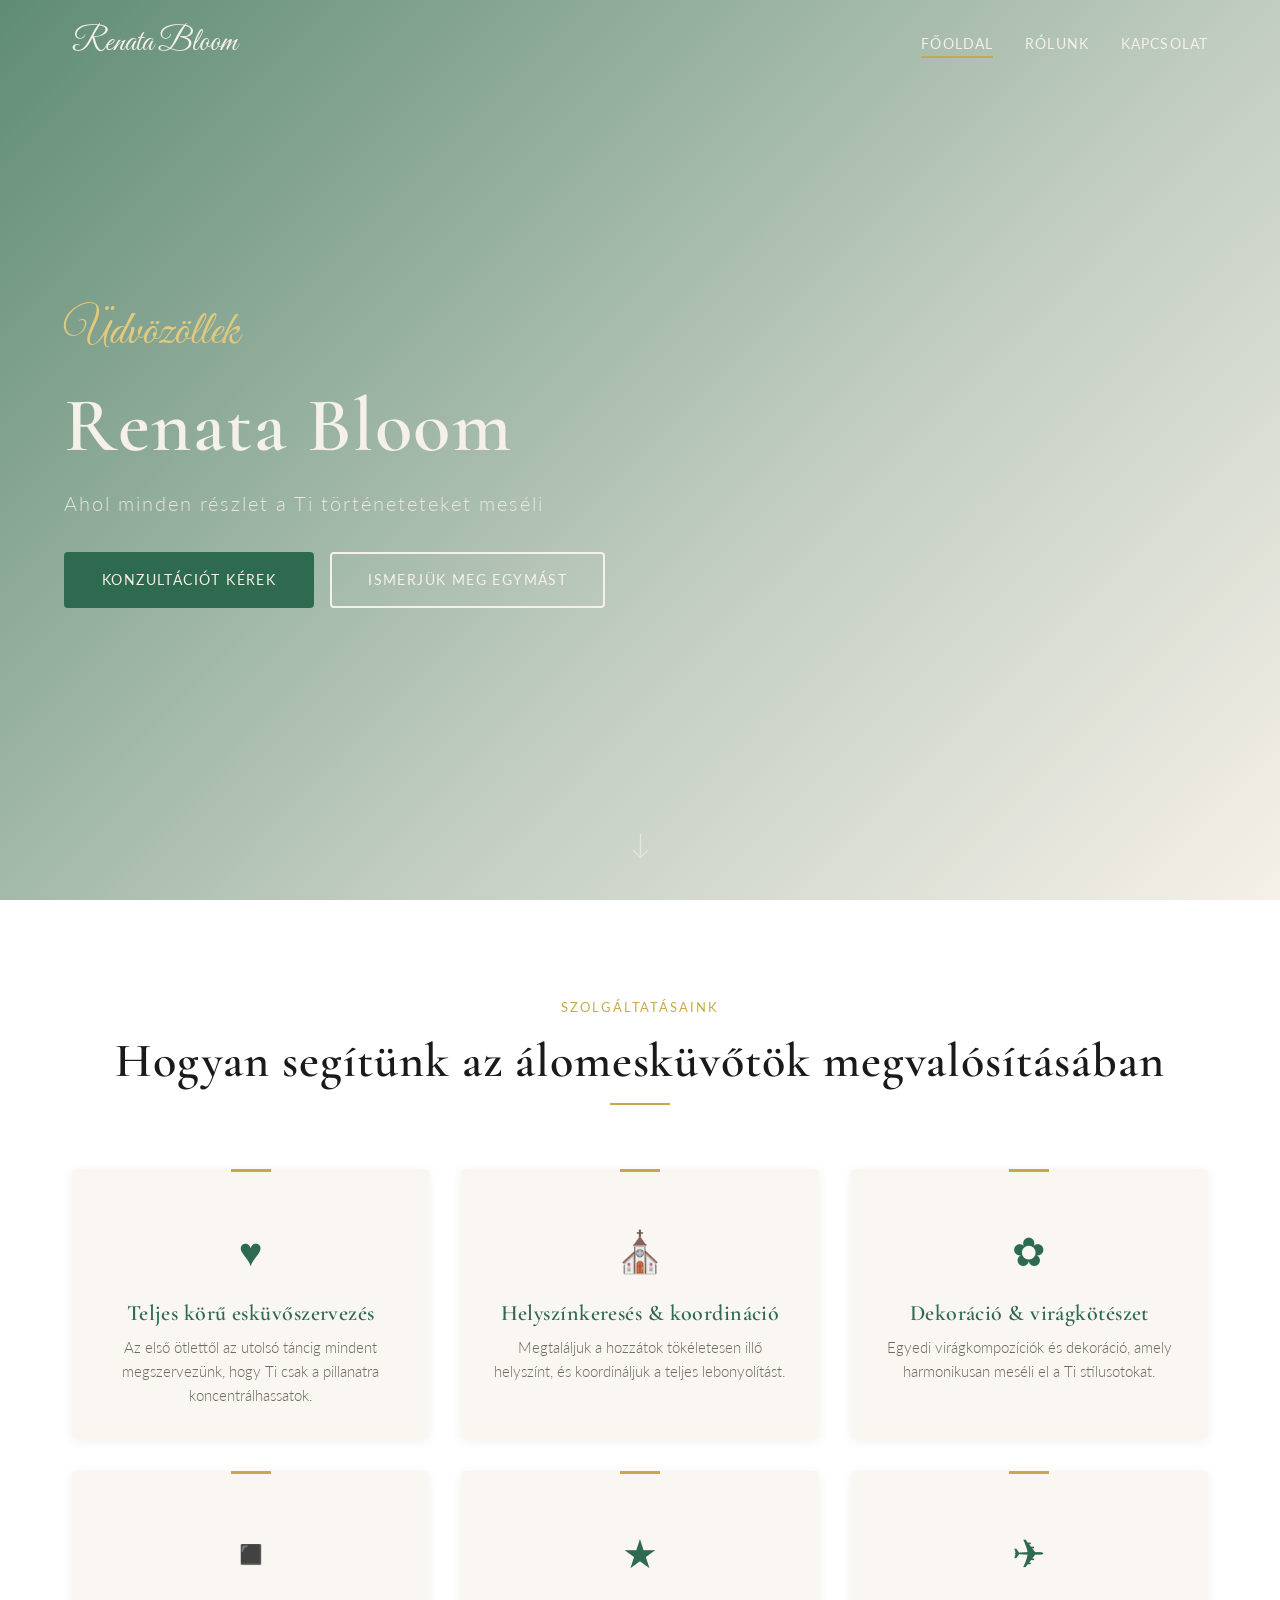
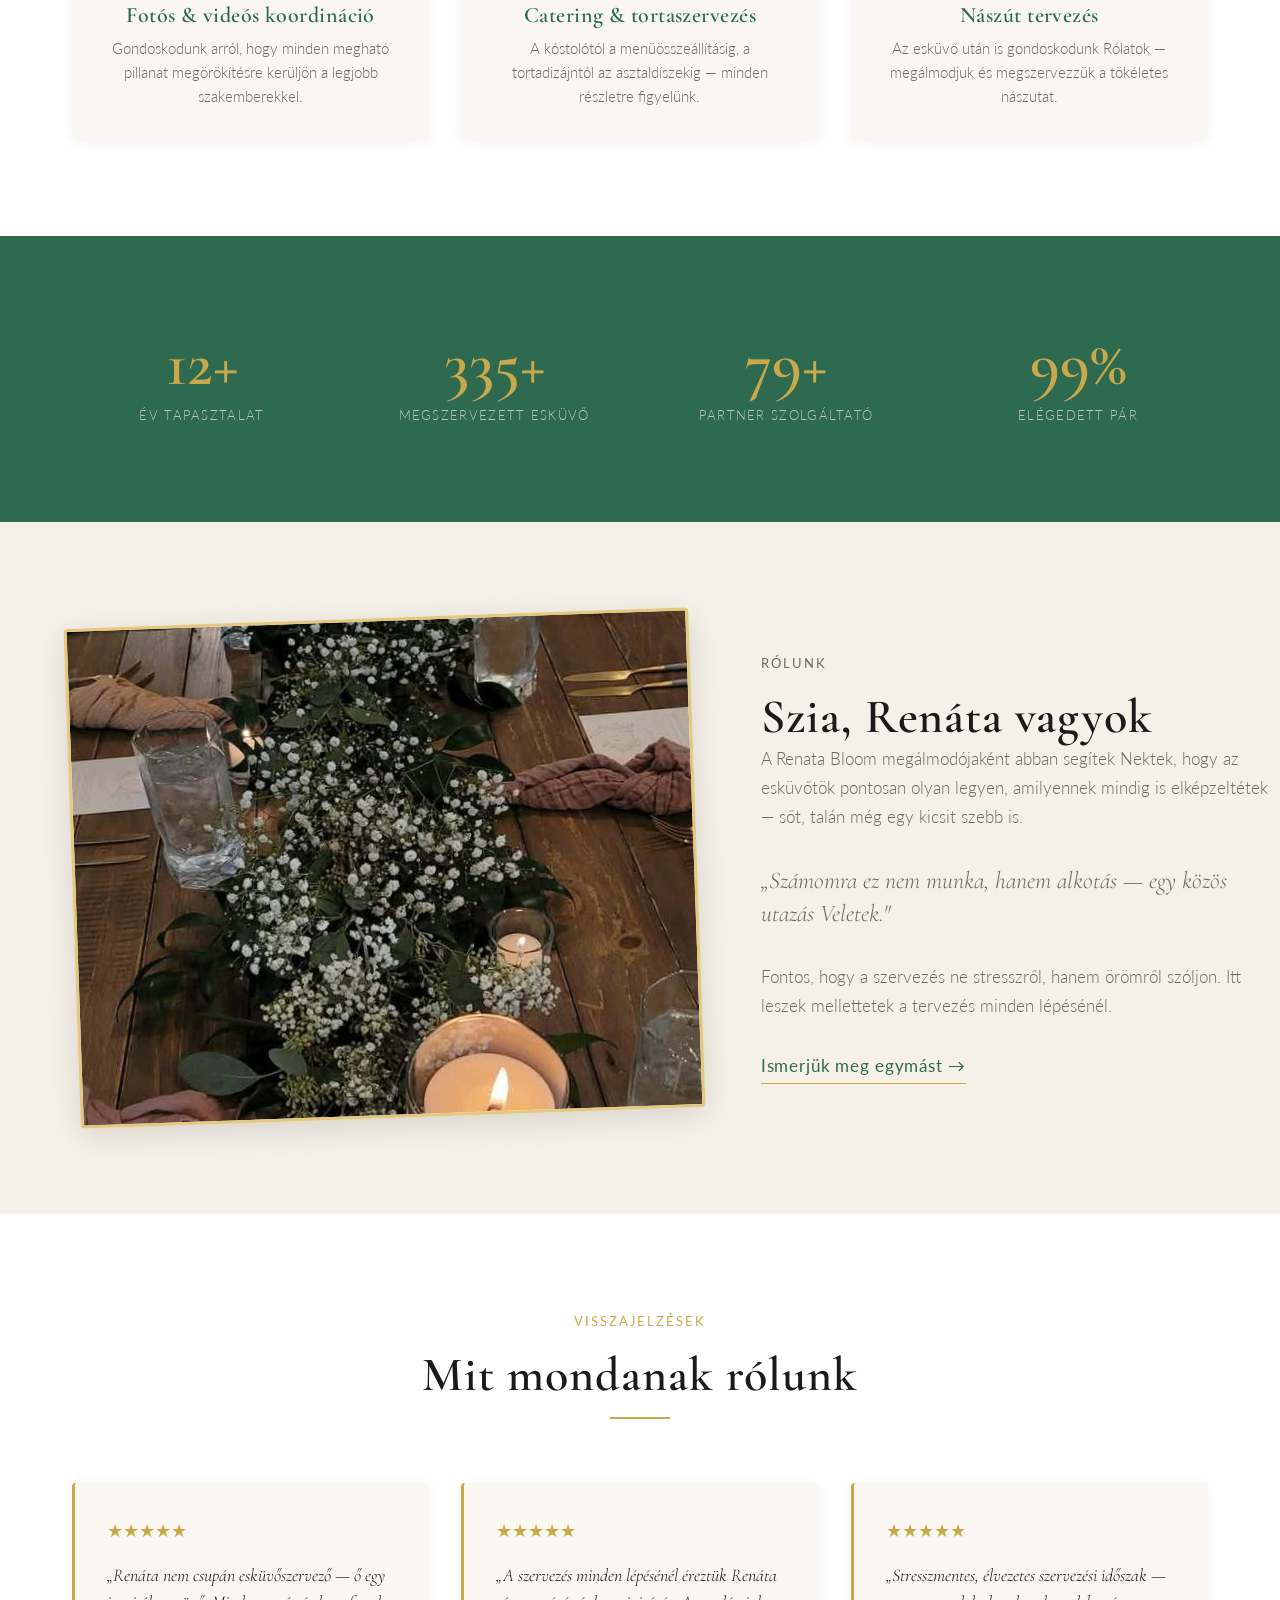
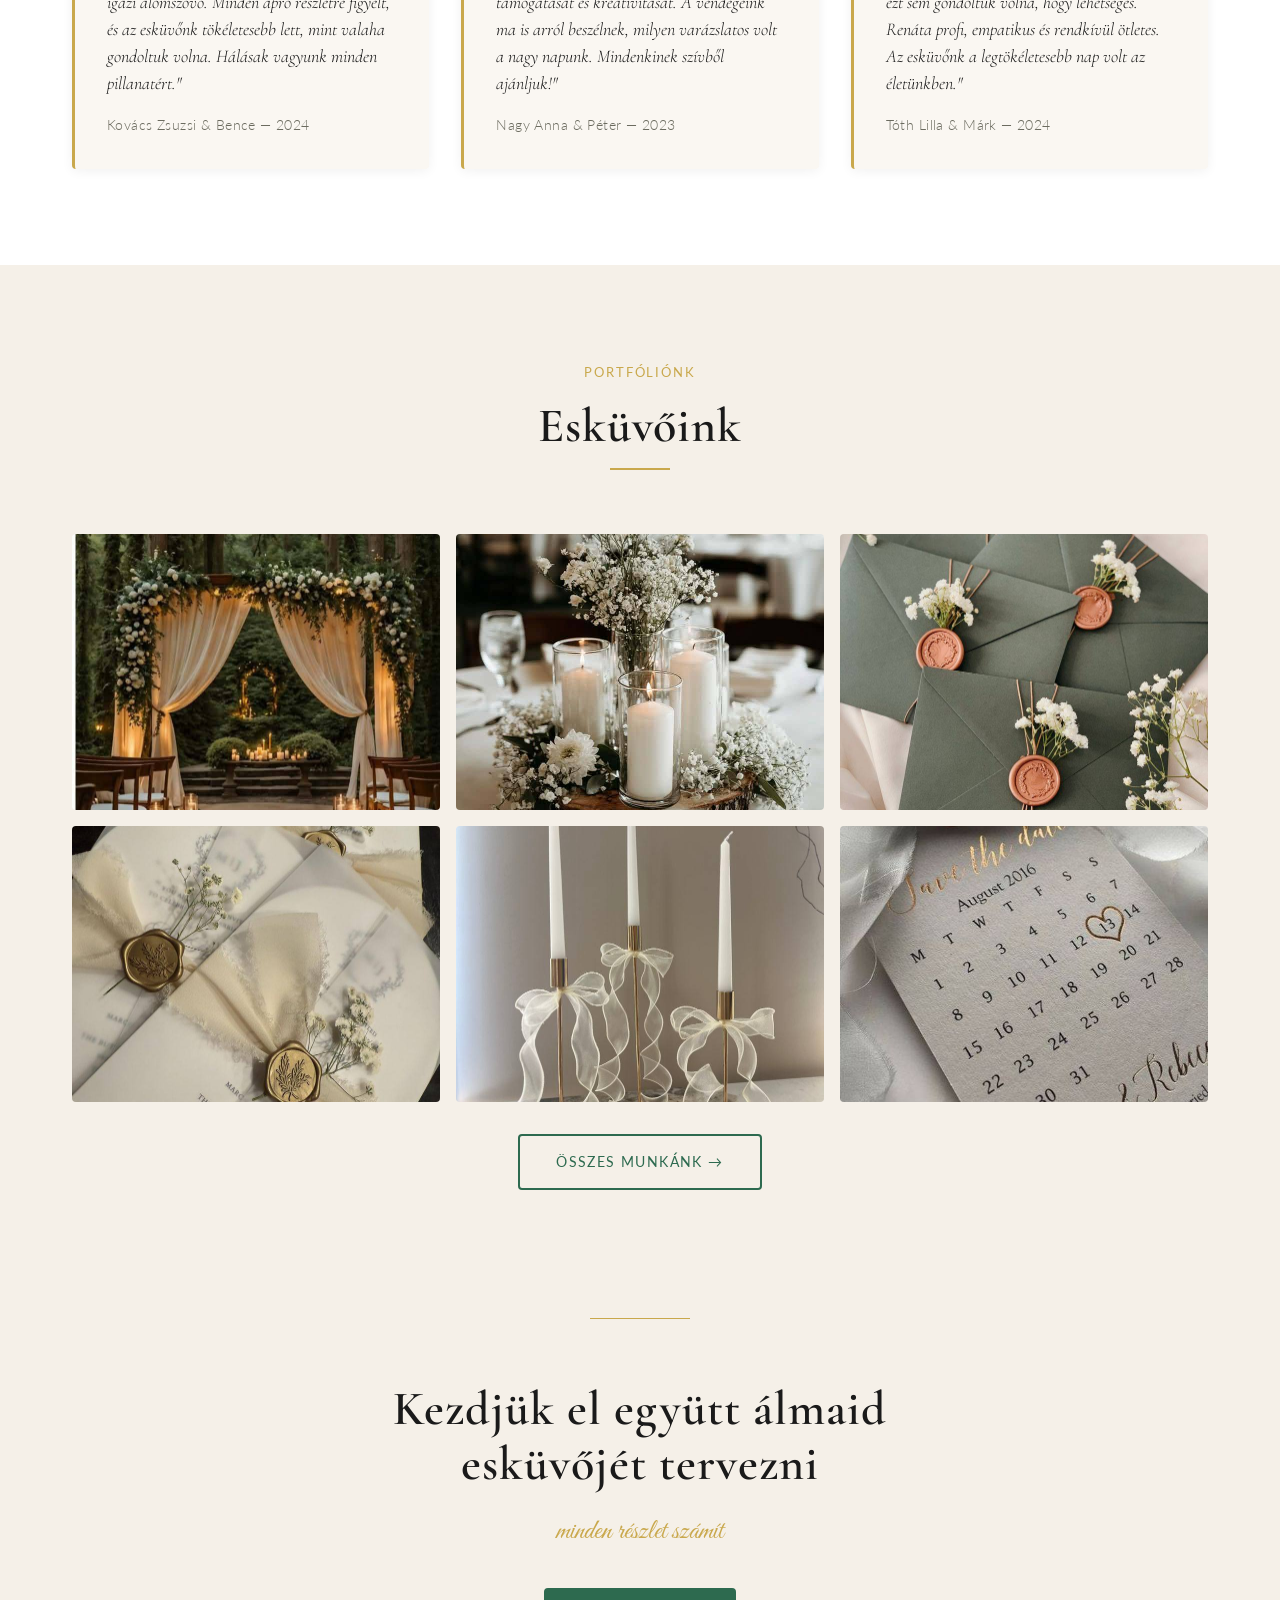
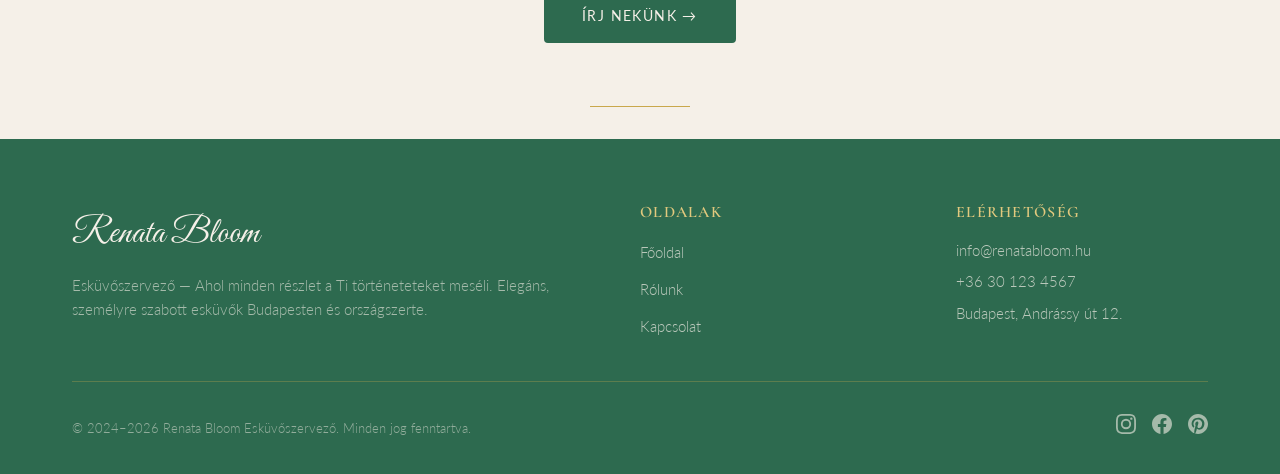
==== index.html @ 03f34d05 "Initial commit: Renata Bloom wedding planner website Co-Authored-By: Claude Opus 4.6 (1M context) <n" ====
<!-- filename: index.html -->
<!DOCTYPE html>
<html lang="hu">
<head>
  <meta charset="UTF-8">
  <meta name="viewport" content="width=device-width, initial-scale=1.0">
  <title>Renata Bloom — Esküvőszervező</title>
  <meta name="description" content="Renata Bloom esküvőszervező — elegáns, személyre szabott esküvők tervezése és szervezése Budapesten. Ahol minden részlet a Ti történeteteket meséli.">
  <meta name="keywords" content="esküvőszervező, Budapest, esküvő tervezés, wedding planner, Renata Bloom, luxus esküvő">
  <meta name="robots" content="index, follow">
  <meta property="og:title" content="Renata Bloom — Esküvőszervező">
  <meta property="og:description" content="Elegáns, személyre szabott esküvők tervezése és szervezése Budapesten.">
  <meta property="og:type" content="website">
  <link rel="canonical" href="">
  <!-- Favicon -->
  <link rel="icon" type="image/x-icon" href="favicon.ico">
  <link rel="icon" type="image/png" sizes="32x32" href="favicon-32x32.png">
  <link rel="apple-touch-icon" sizes="180x180" href="favicon-180x180.png">
  <link rel="icon" type="image/png" sizes="192x192" href="favicon-192x192.png">
  <!-- Fonts -->
  <link rel="preconnect" href="https://fonts.googleapis.com">
  <link rel="preconnect" href="https://fonts.gstatic.com" crossorigin>
  <link href="https://fonts.googleapis.com/css2?family=Cormorant+Garamond:ital,wght@0,300;0,400;0,600;0,700;1,300;1,400&family=Great+Vibes&family=Lato:wght@300;400&display=swap" rel="stylesheet">
  <!-- CSS -->
  <link rel="stylesheet" href="style.css">
  <!-- Google Analytics -->
  <script async src="https://www.googletagmanager.com/gtag/js?id=G-XXXXXXXXXX"></script>
  <script>
    window.dataLayer = window.dataLayer || [];
    function gtag(){dataLayer.push(arguments);}
    gtag('js', new Date());
    gtag('config', 'G-XXXXXXXXXX');
  </script>
</head>
<body>

  <!-- ═══ NAVIGATION ═══ -->
  <nav class="nav" role="navigation" aria-label="Fő navigáció">
    <div class="nav__inner">
      <a href="index.html" class="nav__logo">Renata Bloom</a>
      <ul class="nav__links">
        <li><a href="index.html" class="nav__link">Főoldal</a></li>
        <li><a href="about.html" class="nav__link">Rólunk</a></li>
        <li><a href="contact.html" class="nav__link">Kapcsolat</a></li>
      </ul>
      <button class="nav__hamburger" aria-label="Menü megnyitása" aria-expanded="false">
        <span></span><span></span><span></span>
      </button>
    </div>
    <div class="nav__overlay">
      <a href="index.html" class="nav__link">Főoldal</a>
      <a href="about.html" class="nav__link">Rólunk</a>
      <a href="contact.html" class="nav__link">Kapcsolat</a>
    </div>
  </nav>

  <!-- ═══ HERO ═══ -->
  <section class="hero" id="hero">
    <div class="hero__bg" style="background-image: url('https://images.unsplash.com/photo-1519741497674-611481863552?w=1920&q=85');" role="img" aria-label="Elegáns esküvői jelenet meleg fényekkel"></div>
    <div class="hero__overlay"></div>
    <div class="hero__content">
      <p class="hero__script">Üdvözöllek</p>
      <h1 class="hero__title">Renata Bloom</h1>
      <p class="hero__subtitle">Ahol minden részlet a Ti történeteteket meséli</p>
      <div class="hero__buttons">
        <a href="contact.html" class="btn btn--primary">Konzultációt kérek</a>
        <a href="about.html" class="btn btn--outline">Ismerjük meg egymást</a>
      </div>
    </div>
    <a href="#szolgaltatasok" class="hero__scroll" aria-label="Görgess lejjebb">&#8595;</a>
  </section>

  <!-- ═══ SERVICES ═══ -->
  <section class="section section--white" id="szolgaltatasok">
    <div class="container">
      <div class="section-header fade-up">
        <p class="section-label">Szolgáltatásaink</p>
        <h2>Hogyan segítünk az álomesküvőtök megvalósításában</h2>
      </div>
      <div class="services__grid">
        <div class="service-card fade-up">
          <div class="service-card__icon">&#9829;</div>
          <h3>Teljes körű esküvőszervezés</h3>
          <p>Az első ötlettől az utolsó táncig mindent megszervezünk, hogy Ti csak a pillanatra koncentrálhassatok.</p>
        </div>
        <div class="service-card fade-up">
          <div class="service-card__icon">&#9962;</div>
          <h3>Helyszínkeresés &amp; koordináció</h3>
          <p>Megtaláljuk a hozzátok tökéletesen illő helyszínt, és koordináljuk a teljes lebonyolítást.</p>
        </div>
        <div class="service-card fade-up">
          <div class="service-card__icon">&#10047;</div>
          <h3>Dekoráció &amp; virágkötészet</h3>
          <p>Egyedi virágkompozíciók és dekoráció, amely harmonikusan meséli el a Ti stílusotokat.</p>
        </div>
        <div class="service-card fade-up">
          <div class="service-card__icon">&#9726;</div>
          <h3>Fotós &amp; videós koordináció</h3>
          <p>Gondoskodunk arról, hogy minden megható pillanat megörökítésre kerüljön a legjobb szakemberekkel.</p>
        </div>
        <div class="service-card fade-up">
          <div class="service-card__icon">&#9733;</div>
          <h3>Catering &amp; tortaszervezés</h3>
          <p>A kóstolótól a menüösszeállításig, a tortadizájntól az asztaldíszekig — minden részletre figyelünk.</p>
        </div>
        <div class="service-card fade-up">
          <div class="service-card__icon">&#9992;</div>
          <h3>Nászút tervezés</h3>
          <p>Az esküvő után is gondoskodunk Rólatok — megálmodjuk és megszervezzük a tökéletes nászutat.</p>
        </div>
      </div>
    </div>
  </section>

  <!-- ═══ STATS ═══ -->
  <section class="section section--dark">
    <div class="container">
      <div class="stats fade-up">
        <div class="stat">
          <div class="stat__number" data-count="12" data-suffix="+">0</div>
          <div class="stat__label">Év tapasztalat</div>
        </div>
        <div class="stat">
          <div class="stat__number" data-count="340" data-suffix="+">0</div>
          <div class="stat__label">Megszervezett esküvő</div>
        </div>
        <div class="stat">
          <div class="stat__number" data-count="80" data-suffix="+">0</div>
          <div class="stat__label">Partner szolgáltató</div>
        </div>
        <div class="stat">
          <div class="stat__number" data-count="100" data-suffix="%">0</div>
          <div class="stat__label">Elégedett pár</div>
        </div>
      </div>
    </div>
  </section>

  <!-- ═══ ABOUT PREVIEW ═══ -->
  <section class="section section--ivory">
    <div class="container">
      <div class="about-preview fade-up">
        <div class="about-preview__img-wrapper">
          <img src="images/photo_2026-04-09 21.11.58.jpeg" alt="Elegáns esküvői asztaldekoráció zöld növényekkel, gyertyákkal és babylehellet virágokkal" class="about-preview__img">
        </div>
        <div class="about-preview__text">
          <p class="section-label">Rólunk</p>
          <h2>Szia, Renáta vagyok</h2>
          <p>A Renata Bloom megálmodójaként abban segítek Nektek, hogy az esküvőtök pontosan olyan legyen, amilyennek mindig is elképzeltétek — sőt, talán még egy kicsit szebb is.</p>
          <p class="about-preview__quote">„Számomra ez nem munka, hanem alkotás — egy közös utazás Veletek."</p>
          <p>Fontos, hogy a szervezés ne stresszről, hanem örömről szóljon. Itt leszek mellettetek a tervezés minden lépésénél.</p>
          <a href="about.html" class="about-preview__link">Ismerjük meg egymást &rarr;</a>
        </div>
      </div>
    </div>
  </section>

  <!-- ═══ TESTIMONIALS ═══ -->
  <section class="section section--white">
    <div class="container">
      <div class="section-header fade-up">
        <p class="section-label">Visszajelzések</p>
        <h2>Mit mondanak rólunk</h2>
      </div>
      <div class="testimonials__grid">
        <div class="testimonial-card fade-up">
          <div class="testimonial-card__stars">&#9733;&#9733;&#9733;&#9733;&#9733;</div>
          <p class="testimonial-card__quote">„Renáta nem csupán esküvőszervező — ő egy igazi álomszövő. Minden apró részletre figyelt, és az esküvőnk tökéletesebb lett, mint valaha gondoltuk volna. Hálásak vagyunk minden pillanatért."</p>
          <p class="testimonial-card__author">Kovács Zsuzsi &amp; Bence — 2024</p>
        </div>
        <div class="testimonial-card fade-up">
          <div class="testimonial-card__stars">&#9733;&#9733;&#9733;&#9733;&#9733;</div>
          <p class="testimonial-card__quote">„A szervezés minden lépésénél éreztük Renáta támogatását és kreativitását. A vendégeink ma is arról beszélnek, milyen varázslatos volt a nagy napunk. Mindenkinek szívből ajánljuk!"</p>
          <p class="testimonial-card__author">Nagy Anna &amp; Péter — 2023</p>
        </div>
        <div class="testimonial-card fade-up">
          <div class="testimonial-card__stars">&#9733;&#9733;&#9733;&#9733;&#9733;</div>
          <p class="testimonial-card__quote">„Stresszmentes, élvezetes szervezési időszak — ezt sem gondoltuk volna, hogy lehetséges. Renáta profi, empatikus és rendkívül ötletes. Az esküvőnk a legtökéletesebb nap volt az életünkben."</p>
          <p class="testimonial-card__author">Tóth Lilla &amp; Márk — 2024</p>
        </div>
      </div>
    </div>
  </section>

  <!-- ═══ GALLERY TEASER ═══ -->
  <section class="section section--ivory">
    <div class="container">
      <div class="section-header fade-up">
        <p class="section-label">Portfóliónk</p>
        <h2>Esküvőink</h2>
      </div>
      <div class="gallery__grid fade-up">
        <div class="gallery__item">
          <img src="images/photo_2026-04-09 21.11.59.jpeg" alt="Meseszép erdei esküvői ceremónia fátyollal, virágokkal és meleg gyertyafénnyel" loading="lazy">
        </div>
        <div class="gallery__item">
          <img src="images/photo_2026-04-09 21.11.56.jpeg" alt="Elegáns fehér esküvői asztaldísz gyertyákkal és fehér virágokkal fakorongon" loading="lazy">
        </div>
        <div class="gallery__item">
          <img src="images/photo_2026-04-09 21.11.55.jpeg" alt="Zöld esküvői borítékok viaszpecséttel és rezgő virággal díszítve" loading="lazy">
        </div>
        <div class="gallery__item">
          <img src="images/photo_2026-04-09 21.11.53.jpeg" alt="Elegáns esküvői meghívók viaszpecséttel és selyemszalaggal" loading="lazy">
        </div>
        <div class="gallery__item">
          <img src="images/photo_2026-04-09 21.11.57.jpeg" alt="Arany gyertyatartók fehér organza szalaggal díszítve" loading="lazy">
        </div>
        <div class="gallery__item">
          <img src="images/photo_2026-04-09 21.11.54.jpeg" alt="Save the date esküvői meghívó kártya arany fólianyomással" loading="lazy">
        </div>
      </div>
      <div style="text-align: center; margin-top: var(--space-md);" class="fade-up">
        <a href="contact.html" class="btn btn--emerald-outline">Összes munkánk &rarr;</a>
      </div>
    </div>
  </section>

  <!-- ═══ CTA BANNER ═══ -->
  <section class="cta-banner">
    <div class="container fade-up">
      <h2>Kezdjük el együtt álmaid esküvőjét tervezni</h2>
      <p class="cta-banner__script">minden részlet számít</p>
      <a href="contact.html" class="btn btn--primary">Írj nekünk &rarr;</a>
    </div>
  </section>

  <!-- ═══ FOOTER ═══ -->
  <footer class="footer" role="contentinfo">
    <div class="container">
      <div class="footer__grid">
        <div>
          <div class="footer__logo">Renata Bloom</div>
          <p class="footer__tagline">Esküvőszervező — Ahol minden részlet a Ti történeteteket meséli. Elegáns, személyre szabott esküvők Budapesten és országszerte.</p>
        </div>
        <div>
          <h4>Oldalak</h4>
          <ul class="footer__links">
            <li><a href="index.html">Főoldal</a></li>
            <li><a href="about.html">Rólunk</a></li>
            <li><a href="contact.html">Kapcsolat</a></li>
          </ul>
        </div>
        <div>
          <h4>Elérhetőség</h4>
          <div class="footer__contact-info">
            <p>info@renatabloom.hu</p>
            <p>+36 30 123 4567</p>
            <p>Budapest, Andrássy út 12.</p>
          </div>
        </div>
      </div>
      <hr class="footer__divider">
      <div class="footer__bottom">
        <p class="footer__copyright">&copy; 2024–2026 Renata Bloom Esküvőszervező. Minden jog fenntartva.</p>
        <div class="footer__social">
          <a href="#" aria-label="Instagram">
            <svg viewBox="0 0 24 24"><path d="M12 2.163c3.204 0 3.584.012 4.85.07 3.252.148 4.771 1.691 4.919 4.919.058 1.265.069 1.645.069 4.849 0 3.205-.012 3.584-.069 4.849-.149 3.225-1.664 4.771-4.919 4.919-1.266.058-1.644.07-4.85.07-3.204 0-3.584-.012-4.849-.07-3.26-.149-4.771-1.699-4.919-4.92-.058-1.265-.07-1.644-.07-4.849 0-3.204.013-3.583.07-4.849.149-3.227 1.664-4.771 4.919-4.919 1.266-.057 1.645-.069 4.849-.069zM12 0C8.741 0 8.333.014 7.053.072 2.695.272.273 2.69.073 7.052.014 8.333 0 8.741 0 12c0 3.259.014 3.668.072 4.948.2 4.358 2.618 6.78 6.98 6.98C8.333 23.986 8.741 24 12 24c3.259 0 3.668-.014 4.948-.072 4.354-.2 6.782-2.618 6.979-6.98.059-1.28.073-1.689.073-4.948 0-3.259-.014-3.667-.072-4.947-.196-4.354-2.617-6.78-6.979-6.98C15.668.014 15.259 0 12 0zm0 5.838a6.162 6.162 0 100 12.324 6.162 6.162 0 000-12.324zM12 16a4 4 0 110-8 4 4 0 010 8zm6.406-11.845a1.44 1.44 0 100 2.881 1.44 1.44 0 000-2.881z"/></svg>
          </a>
          <a href="#" aria-label="Facebook">
            <svg viewBox="0 0 24 24"><path d="M24 12.073c0-6.627-5.373-12-12-12s-12 5.373-12 12c0 5.99 4.388 10.954 10.125 11.854v-8.385H7.078v-3.47h3.047V9.43c0-3.007 1.792-4.669 4.533-4.669 1.312 0 2.686.235 2.686.235v2.953H15.83c-1.491 0-1.956.925-1.956 1.874v2.25h3.328l-.532 3.47h-2.796v8.385C19.612 23.027 24 18.062 24 12.073z"/></svg>
          </a>
          <a href="#" aria-label="Pinterest">
            <svg viewBox="0 0 24 24"><path d="M12.017 0C5.396 0 .029 5.367.029 11.987c0 5.079 3.158 9.417 7.618 11.162-.105-.949-.199-2.403.041-3.439.219-.937 1.406-5.957 1.406-5.957s-.359-.72-.359-1.781c0-1.668.967-2.914 2.171-2.914 1.023 0 1.518.769 1.518 1.69 0 1.029-.655 2.568-.994 3.995-.283 1.194.599 2.169 1.777 2.169 2.133 0 3.772-2.249 3.772-5.495 0-2.873-2.064-4.882-5.012-4.882-3.414 0-5.418 2.561-5.418 5.207 0 1.031.397 2.138.893 2.738a.36.36 0 01.083.345l-.333 1.36c-.053.22-.174.267-.402.161-1.499-.698-2.436-2.889-2.436-4.649 0-3.785 2.75-7.262 7.929-7.262 4.163 0 7.398 2.967 7.398 6.931 0 4.136-2.607 7.464-6.227 7.464-1.216 0-2.359-.631-2.75-1.378l-.748 2.853c-.271 1.043-1.002 2.35-1.492 3.146C9.57 23.812 10.763 24 12.017 24c6.624 0 11.99-5.367 11.99-11.988C24.007 5.367 18.641 0 12.017 0z"/></svg>
          </a>
        </div>
      </div>
    </div>
  </footer>

  <script src="main.js"></script>
</body>
</html>
---- style.css ----
/* style.css — Renata Bloom Esküvőszervező */

/* ═══════════════════════════════════════
   DESIGN TOKENS
   ═══════════════════════════════════════ */
:root {
  --color-emerald-dark:   #2D6A4F;
  --color-emerald-mid:    #3A7D5E;
  --color-emerald-light:  #52B788;
  --color-ivory:          #F5F0E8;
  --color-ivory-dark:     #EDE8DC;
  --color-ivory-card:     #FAF7F2;
  --color-gold:           #C9A84C;
  --color-gold-light:     #E2C97E;
  --color-text-dark:      #1A1A1A;
  --color-text-muted:     #6B6B5F;
  --color-white:          #FFFFFF;

  --font-heading: 'Cormorant Garamond', serif;
  --font-body:    'Lato', sans-serif;
  --font-script:  'Great Vibes', cursive;

  --shadow-soft:  0 4px 24px rgba(45, 106, 79, 0.08);
  --shadow-card:  0 2px 12px rgba(0,0,0,0.06);
  --radius-card:  4px;
  --transition:   0.3s ease;

  --space-xs:  8px;
  --space-sm:  16px;
  --space-md:  32px;
  --space-lg:  64px;
  --space-xl:  96px;
  --space-xxl: 128px;
}

/* ═══════════════════════════════════════
   RESET & BASE
   ═══════════════════════════════════════ */
*, *::before, *::after { box-sizing: border-box; margin: 0; padding: 0; }

html { scroll-behavior: smooth; }

body {
  font-family: var(--font-body);
  font-weight: 300;
  font-size: 17px;
  line-height: 1.7;
  color: var(--color-text-dark);
  background: var(--color-ivory);
  -webkit-font-smoothing: antialiased;
}

img { max-width: 100%; height: auto; display: block; }
a { text-decoration: none; color: inherit; transition: color var(--transition); }
ul { list-style: none; }

.container {
  width: 100%;
  max-width: 1200px;
  margin: 0 auto;
  padding: 0 var(--space-md);
}

/* ═══════════════════════════════════════
   TYPOGRAPHY
   ═══════════════════════════════════════ */
h1, h2, h3, h4 {
  font-family: var(--font-heading);
  font-weight: 600;
  line-height: 1.15;
  letter-spacing: 0.02em;
}

h1 { font-size: clamp(42px, 6vw, 80px); }
h2 { font-size: clamp(32px, 4vw, 48px); }
h3 { font-size: clamp(24px, 2.5vw, 32px); }

.script {
  font-family: var(--font-script);
  font-weight: 400;
}

.section-label {
  font-family: var(--font-body);
  font-size: 13px;
  font-weight: 400;
  letter-spacing: 0.15em;
  text-transform: uppercase;
  color: var(--color-gold);
  margin-bottom: var(--space-sm);
}

.section-header {
  text-align: center;
  margin-bottom: var(--space-lg);
}

.section-header h2 {
  position: relative;
  display: inline-block;
  padding-bottom: var(--space-sm);
}

.section-header h2::after {
  content: '';
  position: absolute;
  bottom: 0;
  left: 50%;
  transform: translateX(-50%);
  width: 60px;
  height: 2px;
  background: var(--color-gold);
}

/* ═══════════════════════════════════════
   NAVIGATION
   ═══════════════════════════════════════ */
.nav {
  position: fixed;
  top: 0;
  left: 0;
  right: 0;
  z-index: 1000;
  padding: var(--space-sm) 0;
  transition: background var(--transition), box-shadow var(--transition), padding var(--transition);
}

.nav--scrolled {
  background: var(--color-ivory);
  box-shadow: var(--shadow-soft);
  padding: var(--space-xs) 0;
}

.nav__inner {
  display: flex;
  align-items: center;
  justify-content: space-between;
  max-width: 1200px;
  margin: 0 auto;
  padding: 0 var(--space-md);
}

.nav__logo {
  font-family: var(--font-script);
  font-size: 32px;
  color: var(--color-ivory);
  transition: color var(--transition);
}

.nav--scrolled .nav__logo {
  color: var(--color-emerald-dark);
}

.nav__links {
  display: flex;
  gap: var(--space-md);
}

.nav__link {
  font-family: var(--font-body);
  font-size: 14px;
  font-weight: 400;
  letter-spacing: 0.08em;
  text-transform: uppercase;
  color: var(--color-ivory);
  padding-bottom: 4px;
  border-bottom: 2px solid transparent;
  transition: color var(--transition), border-color var(--transition);
}

.nav--scrolled .nav__link {
  color: var(--color-text-dark);
}

.nav__link:hover {
  color: var(--color-emerald-dark);
}

.nav--scrolled .nav__link:hover {
  color: var(--color-emerald-dark);
}

.nav__link--active {
  border-bottom-color: var(--color-gold);
}

/* Hamburger */
.nav__hamburger {
  display: none;
  flex-direction: column;
  gap: 5px;
  cursor: pointer;
  z-index: 1001;
  background: none;
  border: none;
  padding: 8px;
}

.nav__hamburger span {
  display: block;
  width: 26px;
  height: 2px;
  background: var(--color-ivory);
  transition: transform var(--transition), opacity var(--transition);
}

.nav--scrolled .nav__hamburger span {
  background: var(--color-text-dark);
}

.nav__hamburger--open span:nth-child(1) {
  transform: rotate(45deg) translate(5px, 5px);
  background: var(--color-ivory) !important;
}
.nav__hamburger--open span:nth-child(2) {
  opacity: 0;
}
.nav__hamburger--open span:nth-child(3) {
  transform: rotate(-45deg) translate(5px, -5px);
  background: var(--color-ivory) !important;
}

/* Mobile overlay */
.nav__overlay {
  display: none;
  position: fixed;
  inset: 0;
  background: var(--color-emerald-dark);
  z-index: 999;
  flex-direction: column;
  align-items: center;
  justify-content: center;
  gap: var(--space-lg);
  opacity: 0;
  transition: opacity 0.4s ease;
}

.nav__overlay--open {
  display: flex;
  opacity: 1;
}

.nav__overlay .nav__link {
  font-family: var(--font-script);
  font-size: 36px;
  color: var(--color-ivory);
  text-transform: none;
  letter-spacing: 0;
  border: none;
}

@media (max-width: 768px) {
  .nav__links { display: none; }
  .nav__hamburger { display: flex; }
}

/* ═══════════════════════════════════════
   HERO
   ═══════════════════════════════════════ */
.hero {
  position: relative;
  height: 100vh;
  min-height: 600px;
  display: flex;
  align-items: center;
  overflow: hidden;
}

.hero__bg {
  position: absolute;
  inset: 0;
  background-size: cover;
  background-position: center;
  z-index: -2;
}

.hero__overlay {
  position: absolute;
  inset: 0;
  background: linear-gradient(135deg, rgba(45,106,79,0.75) 0%, rgba(45,106,79,0.25) 60%, transparent 100%);
  z-index: -1;
}

.hero__content {
  max-width: 700px;
  padding-left: var(--space-lg);
  color: var(--color-ivory);
}

.hero__script {
  font-family: var(--font-script);
  font-size: clamp(28px, 4vw, 48px);
  color: var(--color-gold-light);
  margin-bottom: var(--space-xs);
  opacity: 0;
  transform: translateY(30px);
  animation: fadeUp 0.8s ease 0.2s forwards;
}

.hero__title {
  color: var(--color-ivory);
  margin-bottom: var(--space-sm);
  opacity: 0;
  transform: translateY(30px);
  animation: fadeUp 0.8s ease 0.4s forwards;
}

.hero__subtitle {
  font-family: var(--font-body);
  font-weight: 300;
  font-size: clamp(16px, 2vw, 20px);
  letter-spacing: 0.1em;
  color: rgba(245,240,232,0.85);
  margin-bottom: var(--space-md);
  opacity: 0;
  transform: translateY(30px);
  animation: fadeUp 0.8s ease 0.6s forwards;
}

.hero__buttons {
  display: flex;
  gap: var(--space-sm);
  flex-wrap: wrap;
  opacity: 0;
  transform: translateY(30px);
  animation: fadeUp 0.8s ease 0.8s forwards;
}

.hero__scroll {
  position: absolute;
  bottom: var(--space-md);
  left: 50%;
  transform: translateX(-50%);
  animation: bounce 2s infinite;
  color: var(--color-ivory);
  font-size: 28px;
  opacity: 0.7;
}

@keyframes bounce {
  0%, 100% { transform: translateX(-50%) translateY(0); }
  50% { transform: translateX(-50%) translateY(10px); }
}

/* Page hero (about, contact) */
.page-hero {
  position: relative;
  height: 55vh;
  min-height: 350px;
  display: flex;
  align-items: center;
  justify-content: center;
  text-align: center;
  overflow: hidden;
}

.page-hero--short { height: 40vh; min-height: 300px; }

.page-hero__content {
  position: relative;
  z-index: 1;
  color: var(--color-ivory);
}

.page-hero__script {
  font-family: var(--font-script);
  font-size: clamp(32px, 5vw, 56px);
  color: var(--color-gold-light);
  margin-bottom: var(--space-xs);
}

.page-hero__title {
  color: var(--color-ivory);
  margin-bottom: var(--space-sm);
}

.page-hero__breadcrumb {
  font-size: 14px;
  color: rgba(245,240,232,0.7);
}

.page-hero__breadcrumb a:hover {
  color: var(--color-ivory);
}

/* ═══════════════════════════════════════
   BUTTONS
   ═══════════════════════════════════════ */
.btn {
  display: inline-block;
  padding: 14px 36px;
  font-family: var(--font-body);
  font-size: 14px;
  font-weight: 400;
  letter-spacing: 0.1em;
  text-transform: uppercase;
  border: 2px solid transparent;
  border-radius: var(--radius-card);
  cursor: pointer;
  transition: all var(--transition);
}

.btn--primary {
  background: var(--color-emerald-dark);
  color: var(--color-ivory);
  border-color: var(--color-emerald-dark);
}

.btn--primary:hover {
  background: var(--color-emerald-mid);
  border-color: var(--color-emerald-mid);
}

.btn--outline {
  background: transparent;
  color: var(--color-ivory);
  border-color: var(--color-ivory);
}

.btn--outline:hover {
  background: var(--color-ivory);
  color: var(--color-emerald-dark);
}

.btn--emerald-outline {
  background: transparent;
  color: var(--color-emerald-dark);
  border-color: var(--color-emerald-dark);
}

.btn--emerald-outline:hover {
  background: var(--color-emerald-dark);
  color: var(--color-ivory);
}

.btn--gold {
  background: var(--color-gold);
  color: var(--color-white);
  border-color: var(--color-gold);
}

.btn--gold:hover {
  background: var(--color-gold-light);
  border-color: var(--color-gold-light);
}

/* ═══════════════════════════════════════
   SECTIONS
   ═══════════════════════════════════════ */
.section {
  padding: var(--space-xl) 0;
}

.section--ivory { background: var(--color-ivory); }
.section--white { background: var(--color-white); }
.section--dark {
  background: var(--color-emerald-dark);
  color: var(--color-ivory);
}

/* ═══════════════════════════════════════
   SERVICES CARDS
   ═══════════════════════════════════════ */
.services__grid {
  display: grid;
  grid-template-columns: repeat(3, 1fr);
  gap: var(--space-md);
}

.service-card {
  background: var(--color-ivory-card);
  border-radius: var(--radius-card);
  box-shadow: var(--shadow-card);
  padding: var(--space-md);
  text-align: center;
  transition: transform var(--transition), box-shadow var(--transition);
  position: relative;
  overflow: hidden;
}

.service-card::before {
  content: '';
  position: absolute;
  top: 0;
  left: 50%;
  transform: translateX(-50%);
  width: 40px;
  height: 3px;
  background: var(--color-gold);
}

.service-card:hover {
  transform: translateY(-6px);
  box-shadow: var(--shadow-soft);
}

.service-card__icon {
  font-size: 40px;
  margin: var(--space-sm) 0;
  color: var(--color-emerald-dark);
}

.service-card h3 {
  font-size: 22px;
  margin-bottom: var(--space-xs);
  color: var(--color-emerald-dark);
}

.service-card p {
  font-size: 15px;
  color: var(--color-text-muted);
  line-height: 1.6;
}

@media (max-width: 1024px) {
  .services__grid { grid-template-columns: repeat(2, 1fr); }
}
@media (max-width: 768px) {
  .services__grid { grid-template-columns: 1fr; }
}

/* ═══════════════════════════════════════
   STATS
   ═══════════════════════════════════════ */
.stats {
  display: grid;
  grid-template-columns: repeat(4, 1fr);
  gap: var(--space-md);
  text-align: center;
}

.stat__number {
  font-family: var(--font-heading);
  font-size: clamp(48px, 5vw, 72px);
  font-weight: 600;
  color: var(--color-gold);
  line-height: 1;
}

.stat__label {
  font-family: var(--font-body);
  font-size: 13px;
  letter-spacing: 0.1em;
  text-transform: uppercase;
  color: rgba(245,240,232,0.7);
  margin-top: var(--space-xs);
}

@media (max-width: 768px) {
  .stats { grid-template-columns: repeat(2, 1fr); gap: var(--space-lg) var(--space-md); }
}

/* ═══════════════════════════════════════
   ABOUT PREVIEW (index)
   ═══════════════════════════════════════ */
.about-preview {
  display: grid;
  grid-template-columns: 55% 45%;
  gap: var(--space-lg);
  align-items: center;
}

.about-preview__img-wrapper {
  position: relative;
}

.about-preview__img {
  border: 3px solid var(--color-gold-light);
  border-radius: var(--radius-card);
  transform: rotate(-2deg);
  box-shadow: 0 8px 32px rgba(0,0,0,0.12);
  width: 100%;
  height: 500px;
  object-fit: cover;
}

.about-preview__text p {
  margin-bottom: var(--space-sm);
  color: var(--color-text-muted);
}

.about-preview__quote {
  font-family: var(--font-heading);
  font-style: italic;
  font-size: clamp(20px, 2.5vw, 24px);
  color: var(--color-emerald-dark);
  padding: var(--space-sm) 0;
  line-height: 1.4;
}

.about-preview__link {
  display: inline-block;
  margin-top: var(--space-sm);
  color: var(--color-emerald-dark);
  font-weight: 400;
  letter-spacing: 0.05em;
  border-bottom: 1px solid var(--color-gold);
  padding-bottom: 2px;
  transition: color var(--transition);
}

.about-preview__link:hover {
  color: var(--color-gold);
}

@media (max-width: 768px) {
  .about-preview {
    grid-template-columns: 1fr;
  }
  .about-preview__img {
    height: 350px;
    transform: rotate(0);
  }
}

/* ═══════════════════════════════════════
   TESTIMONIALS
   ═══════════════════════════════════════ */
.testimonials__grid {
  display: grid;
  grid-template-columns: repeat(3, 1fr);
  gap: var(--space-md);
}

.testimonial-card {
  background: var(--color-ivory-card);
  border-radius: var(--radius-card);
  padding: var(--space-md);
  border-left: 3px solid var(--color-gold);
  box-shadow: var(--shadow-card);
}

.testimonial-card__stars {
  color: var(--color-gold);
  font-size: 18px;
  margin-bottom: var(--space-sm);
}

.testimonial-card__quote {
  font-family: var(--font-heading);
  font-style: italic;
  font-size: 18px;
  line-height: 1.5;
  color: var(--color-text-dark);
  margin-bottom: var(--space-sm);
}

.testimonial-card__author {
  font-size: 14px;
  color: var(--color-text-muted);
  letter-spacing: 0.03em;
}

@media (max-width: 1024px) {
  .testimonials__grid { grid-template-columns: 1fr; }
}

/* ═══════════════════════════════════════
   GALLERY
   ═══════════════════════════════════════ */
.gallery__grid {
  display: grid;
  grid-template-columns: repeat(3, 1fr);
  gap: var(--space-sm);
}

.gallery__item {
  position: relative;
  overflow: hidden;
  border-radius: var(--radius-card);
  aspect-ratio: 4/3;
}

.gallery__item img {
  width: 100%;
  height: 100%;
  object-fit: cover;
  transition: transform 0.4s ease;
}

.gallery__item::after {
  content: '';
  position: absolute;
  inset: 0;
  background: rgba(45,106,79,0);
  transition: background 0.4s ease;
}

.gallery__item:hover img {
  transform: scale(1.04);
}

.gallery__item:hover::after {
  background: rgba(45,106,79,0.15);
}

@media (max-width: 768px) {
  .gallery__grid { grid-template-columns: repeat(2, 1fr); }
}

/* ═══════════════════════════════════════
   CTA BANNER
   ═══════════════════════════════════════ */
.cta-banner {
  text-align: center;
  background: var(--color-ivory);
  padding: var(--space-xl) 0;
  position: relative;
}

.cta-banner::before,
.cta-banner::after {
  content: '';
  position: absolute;
  left: 50%;
  transform: translateX(-50%);
  width: 100px;
  height: 1px;
  background: var(--color-gold);
}

.cta-banner::before { top: var(--space-md); }
.cta-banner::after { bottom: var(--space-md); }

.cta-banner h2 {
  max-width: 600px;
  margin: 0 auto var(--space-sm);
}

.cta-banner__script {
  font-family: var(--font-script);
  font-size: 28px;
  color: var(--color-gold);
  margin-bottom: var(--space-md);
}

/* ═══════════════════════════════════════
   ABOUT PAGE — STORY
   ═══════════════════════════════════════ */
.story {
  display: grid;
  grid-template-columns: 1fr 1fr;
  gap: var(--space-lg);
  align-items: start;
}

.story__text p {
  margin-bottom: var(--space-sm);
  color: var(--color-text-muted);
}

.story__quote {
  font-family: var(--font-heading);
  font-style: italic;
  font-size: clamp(22px, 2.5vw, 28px);
  color: var(--color-emerald-dark);
  padding: var(--space-md) 0;
  line-height: 1.4;
  position: relative;
}

.story__quote::before {
  content: '\201C';
  font-size: 60px;
  color: var(--color-gold-light);
  position: absolute;
  top: 10px;
  left: -10px;
  font-family: var(--font-heading);
  line-height: 1;
}

.story__img {
  border-radius: var(--radius-card);
  width: 100%;
  height: 500px;
  object-fit: cover;
  box-shadow: 0 8px 32px rgba(0,0,0,0.1);
}

@media (max-width: 768px) {
  .story { grid-template-columns: 1fr; }
  .story__img { height: 350px; }
}

/* ═══════════════════════════════════════
   TEAM
   ═══════════════════════════════════════ */
.team__grid {
  display: grid;
  grid-template-columns: repeat(3, 1fr);
  gap: var(--space-md);
  text-align: center;
}

.team-card__avatar {
  width: 120px;
  height: 120px;
  border-radius: 50%;
  background: var(--color-emerald-light);
  display: flex;
  align-items: center;
  justify-content: center;
  margin: 0 auto var(--space-sm);
  font-family: var(--font-heading);
  font-size: 40px;
  font-weight: 600;
  color: var(--color-white);
}

.team-card h3 {
  font-size: 24px;
  color: var(--color-emerald-dark);
  margin-bottom: 4px;
}

.team-card__role {
  font-size: 12px;
  letter-spacing: 0.1em;
  text-transform: uppercase;
  color: var(--color-gold);
  margin-bottom: var(--space-xs);
}

.team-card p:last-child {
  font-size: 15px;
  color: var(--color-text-muted);
}

@media (max-width: 768px) {
  .team__grid { grid-template-columns: 1fr; }
}

/* ═══════════════════════════════════════
   VALUES
   ═══════════════════════════════════════ */
.values__grid {
  display: grid;
  grid-template-columns: repeat(3, 1fr);
  gap: var(--space-md);
}

.value-card__number {
  font-family: var(--font-heading);
  font-size: 56px;
  font-weight: 700;
  color: var(--color-gold-light);
  line-height: 1;
  margin-bottom: var(--space-xs);
}

.value-card h3 {
  font-size: 22px;
  color: var(--color-emerald-dark);
  margin-bottom: var(--space-xs);
}

.value-card p {
  font-size: 15px;
  color: var(--color-text-muted);
}

@media (max-width: 768px) {
  .values__grid { grid-template-columns: 1fr; }
}

/* ═══════════════════════════════════════
   TIMELINE / PROCESS
   ═══════════════════════════════════════ */
.timeline {
  display: flex;
  justify-content: space-between;
  position: relative;
  padding-top: var(--space-md);
}

.timeline::before {
  content: '';
  position: absolute;
  top: 48px;
  left: 10%;
  right: 10%;
  height: 2px;
  background: var(--color-gold-light);
}

.timeline__step {
  flex: 1;
  text-align: center;
  position: relative;
  padding: 0 var(--space-sm);
}

.timeline__circle {
  width: 48px;
  height: 48px;
  border-radius: 50%;
  background: var(--color-emerald-dark);
  color: var(--color-ivory);
  display: flex;
  align-items: center;
  justify-content: center;
  margin: 0 auto var(--space-sm);
  font-family: var(--font-heading);
  font-size: 20px;
  font-weight: 600;
  position: relative;
  z-index: 1;
}

.timeline__step h3 {
  font-size: 18px;
  color: var(--color-emerald-dark);
  margin-bottom: 4px;
}

.timeline__step p {
  font-size: 14px;
  color: var(--color-text-muted);
}

@media (max-width: 768px) {
  .timeline {
    flex-direction: column;
    gap: var(--space-md);
    padding-left: var(--space-md);
  }
  .timeline::before {
    left: 23px;
    right: auto;
    top: 0;
    bottom: 0;
    width: 2px;
    height: auto;
  }
  .timeline__step {
    text-align: left;
    padding-left: var(--space-lg);
  }
  .timeline__circle {
    position: absolute;
    left: 0;
    top: 0;
    margin: 0;
  }
}

/* ═══════════════════════════════════════
   CONTACT FORM
   ═══════════════════════════════════════ */
.contact-grid {
  display: grid;
  grid-template-columns: 1fr 1fr;
  gap: var(--space-lg);
}

.form-group {
  margin-bottom: var(--space-sm);
}

.form-group label {
  display: block;
  font-size: 14px;
  letter-spacing: 0.05em;
  color: var(--color-text-dark);
  margin-bottom: 6px;
  font-weight: 400;
}

.form-group input,
.form-group select,
.form-group textarea {
  width: 100%;
  padding: 12px 16px;
  font-family: var(--font-body);
  font-size: 15px;
  font-weight: 300;
  border: 1px solid var(--color-ivory-dark);
  border-radius: var(--radius-card);
  background: var(--color-white);
  color: var(--color-text-dark);
  transition: border-color var(--transition), box-shadow var(--transition);
  outline: none;
}

.form-group input:focus,
.form-group select:focus,
.form-group textarea:focus {
  border-color: var(--color-emerald-light);
  box-shadow: 0 0 0 3px rgba(82,183,136,0.15);
}

.form-group textarea { resize: vertical; }

.form-group--invalid input,
.form-group--invalid select,
.form-group--invalid textarea {
  border-color: #c0392b;
  animation: shake 0.4s ease;
}

.form__submit {
  width: 100%;
  margin-top: var(--space-sm);
}

.form-success {
  text-align: center;
  padding: var(--space-lg);
}

.form-success__icon {
  font-size: 48px;
  margin-bottom: var(--space-sm);
}

.form-success h3 {
  color: var(--color-emerald-dark);
  margin-bottom: var(--space-sm);
}

.form-success p {
  color: var(--color-text-muted);
}

/* Info cards */
.contact-info {
  display: flex;
  flex-direction: column;
  gap: var(--space-sm);
}

.info-card {
  background: var(--color-ivory-card);
  border-radius: var(--radius-card);
  padding: var(--space-sm) var(--space-md);
  box-shadow: var(--shadow-card);
  display: flex;
  align-items: flex-start;
  gap: var(--space-sm);
}

.info-card__icon {
  font-size: 24px;
  color: var(--color-emerald-dark);
  flex-shrink: 0;
  margin-top: 2px;
}

.info-card__title {
  font-family: var(--font-heading);
  font-size: 18px;
  font-weight: 600;
  color: var(--color-emerald-dark);
  margin-bottom: 2px;
}

.info-card__text {
  font-size: 15px;
  color: var(--color-text-muted);
}

.info-card__text a {
  color: var(--color-emerald-dark);
  border-bottom: 1px solid var(--color-gold-light);
}

.info-card__text a:hover {
  color: var(--color-gold);
}

.social-links {
  display: flex;
  gap: var(--space-sm);
  margin-top: var(--space-sm);
}

.social-link {
  width: 44px;
  height: 44px;
  border-radius: 50%;
  border: 2px solid var(--color-emerald-dark);
  display: flex;
  align-items: center;
  justify-content: center;
  transition: all var(--transition);
}

.social-link svg {
  width: 18px;
  height: 18px;
  fill: var(--color-emerald-dark);
  transition: fill var(--transition);
}

.social-link:hover {
  background: var(--color-gold);
  border-color: var(--color-gold);
}

.social-link:hover svg {
  fill: var(--color-white);
}

.contact-map {
  margin-top: var(--space-sm);
  border-radius: var(--radius-card);
  overflow: hidden;
  box-shadow: var(--shadow-card);
}

.contact-map iframe {
  display: block;
}

@media (max-width: 768px) {
  .contact-grid { grid-template-columns: 1fr; }
}

/* ═══════════════════════════════════════
   FOOTER
   ═══════════════════════════════════════ */
.footer {
  background: var(--color-emerald-dark);
  color: var(--color-ivory);
  padding: var(--space-lg) 0 var(--space-md);
}

.footer__grid {
  display: grid;
  grid-template-columns: 2fr 1fr 1fr;
  gap: var(--space-lg);
  margin-bottom: var(--space-md);
}

.footer__logo {
  font-family: var(--font-script);
  font-size: 36px;
  color: var(--color-ivory);
  margin-bottom: var(--space-xs);
}

.footer__tagline {
  font-size: 15px;
  color: rgba(245,240,232,0.6);
  line-height: 1.6;
}

.footer h4 {
  font-size: 16px;
  letter-spacing: 0.08em;
  text-transform: uppercase;
  margin-bottom: var(--space-sm);
  color: var(--color-gold-light);
}

.footer__links li {
  margin-bottom: var(--space-xs);
}

.footer__links a {
  font-size: 15px;
  color: rgba(245,240,232,0.7);
  transition: color var(--transition);
}

.footer__links a:hover {
  color: var(--color-ivory);
}

.footer__contact-info p {
  font-size: 15px;
  color: rgba(245,240,232,0.7);
  margin-bottom: 6px;
}

.footer__divider {
  border: none;
  height: 1px;
  background: var(--color-gold);
  opacity: 0.3;
  margin-bottom: var(--space-md);
}

.footer__bottom {
  display: flex;
  align-items: center;
  justify-content: space-between;
  flex-wrap: wrap;
  gap: var(--space-sm);
}

.footer__copyright {
  font-size: 13px;
  color: rgba(245,240,232,0.5);
}

.footer__social {
  display: flex;
  gap: var(--space-sm);
}

.footer__social a {
  color: rgba(245,240,232,0.6);
  transition: color var(--transition);
}

.footer__social a:hover {
  color: var(--color-gold);
}

.footer__social svg {
  width: 20px;
  height: 20px;
  fill: currentColor;
}

@media (max-width: 768px) {
  .footer__grid { grid-template-columns: 1fr; gap: var(--space-md); }
  .footer__bottom { justify-content: center; text-align: center; }
}

/* ═══════════════════════════════════════
   ANIMATIONS
   ═══════════════════════════════════════ */
@keyframes fadeUp {
  from { opacity: 0; transform: translateY(30px); }
  to   { opacity: 1; transform: translateY(0); }
}

@keyframes fadeIn {
  from { opacity: 0; }
  to   { opacity: 1; }
}

@keyframes shake {
  0%, 100% { transform: translateX(0); }
  20% { transform: translateX(-6px); }
  40% { transform: translateX(6px); }
  60% { transform: translateX(-4px); }
  80% { transform: translateX(4px); }
}

@keyframes counterPulse {
  0% { transform: scale(1); }
  50% { transform: scale(1.05); }
  100% { transform: scale(1); }
}

.fade-up {
  opacity: 0;
  transform: translateY(30px);
  transition: opacity 0.7s ease, transform 0.7s ease;
}

.fade-up--visible {
  opacity: 1;
  transform: translateY(0);
}

/* Utility: body scroll lock for mobile menu */
body.menu-open {
  overflow: hidden;
}

/* ═══════════════════════════════════════
   RESPONSIVE HERO CONTENT
   ═══════════════════════════════════════ */
@media (max-width: 768px) {
  .hero__content {
    padding-left: var(--space-md);
    padding-right: var(--space-md);
  }
}
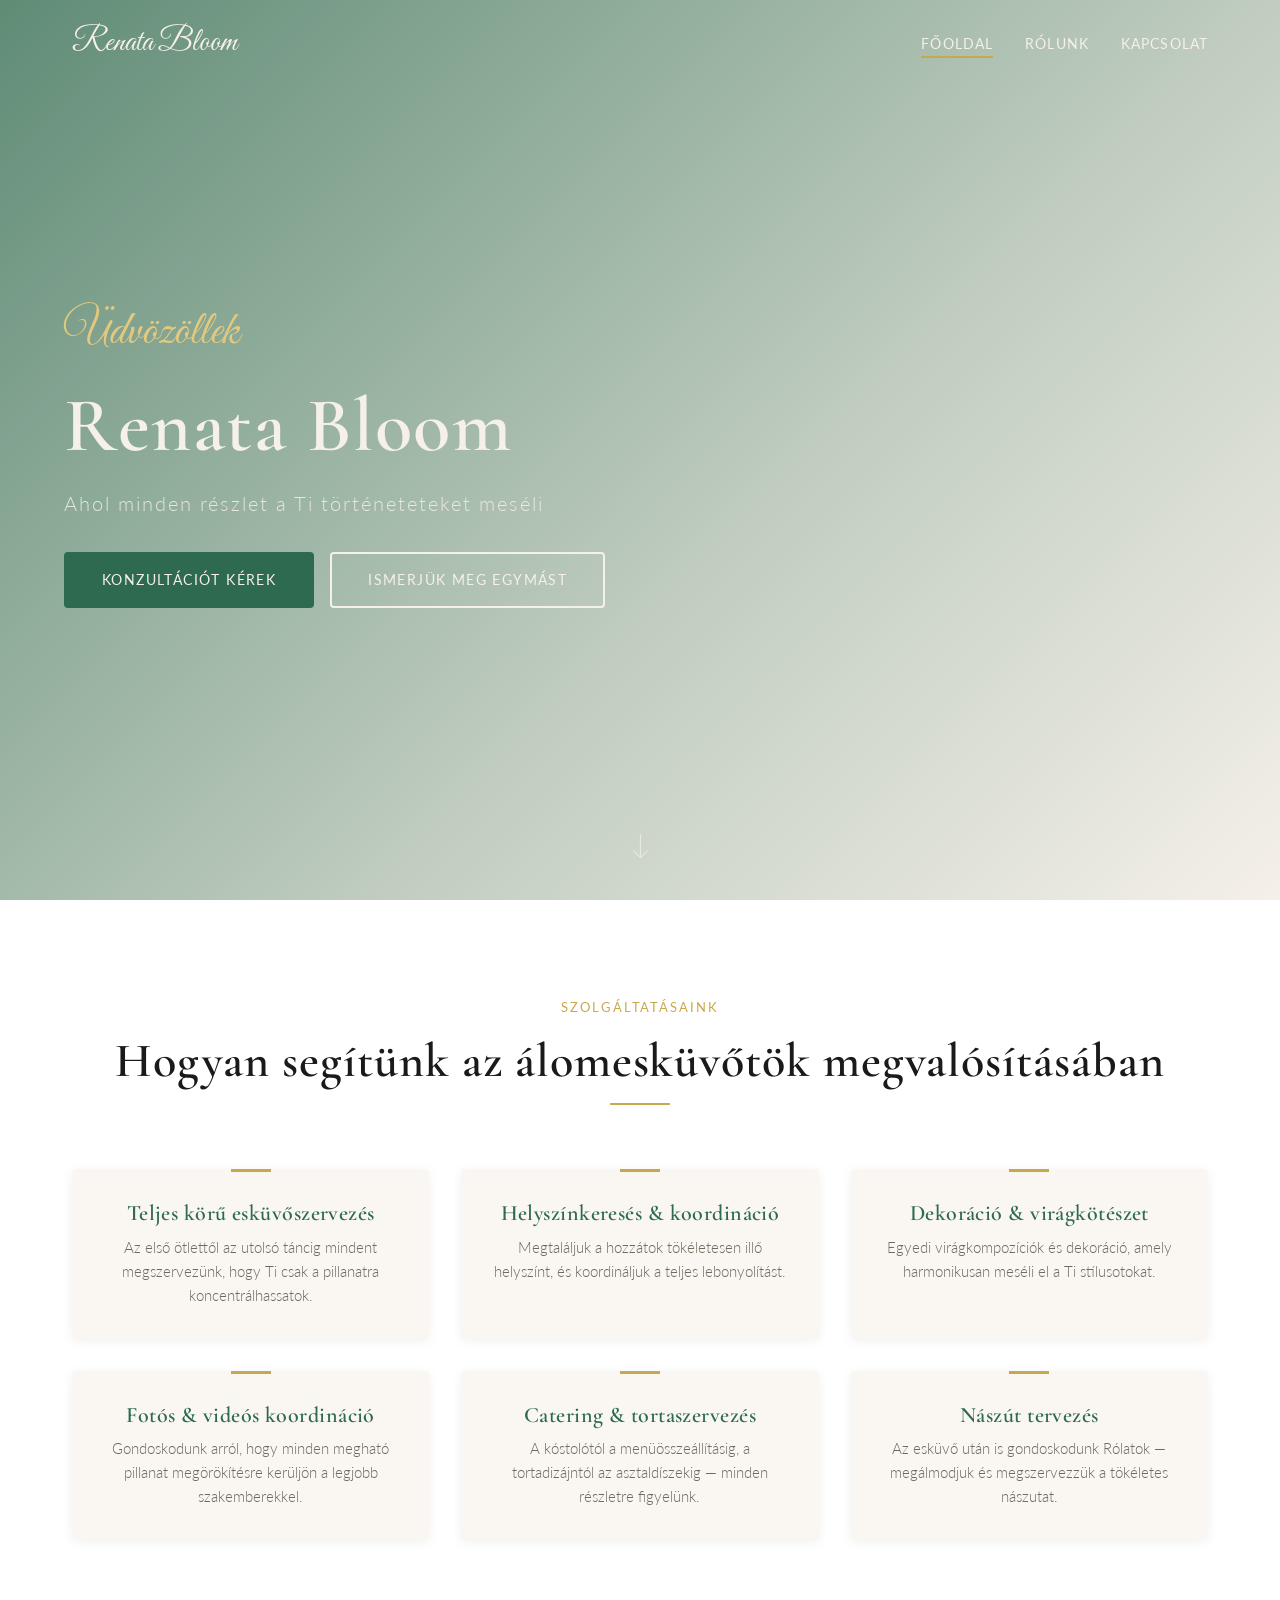
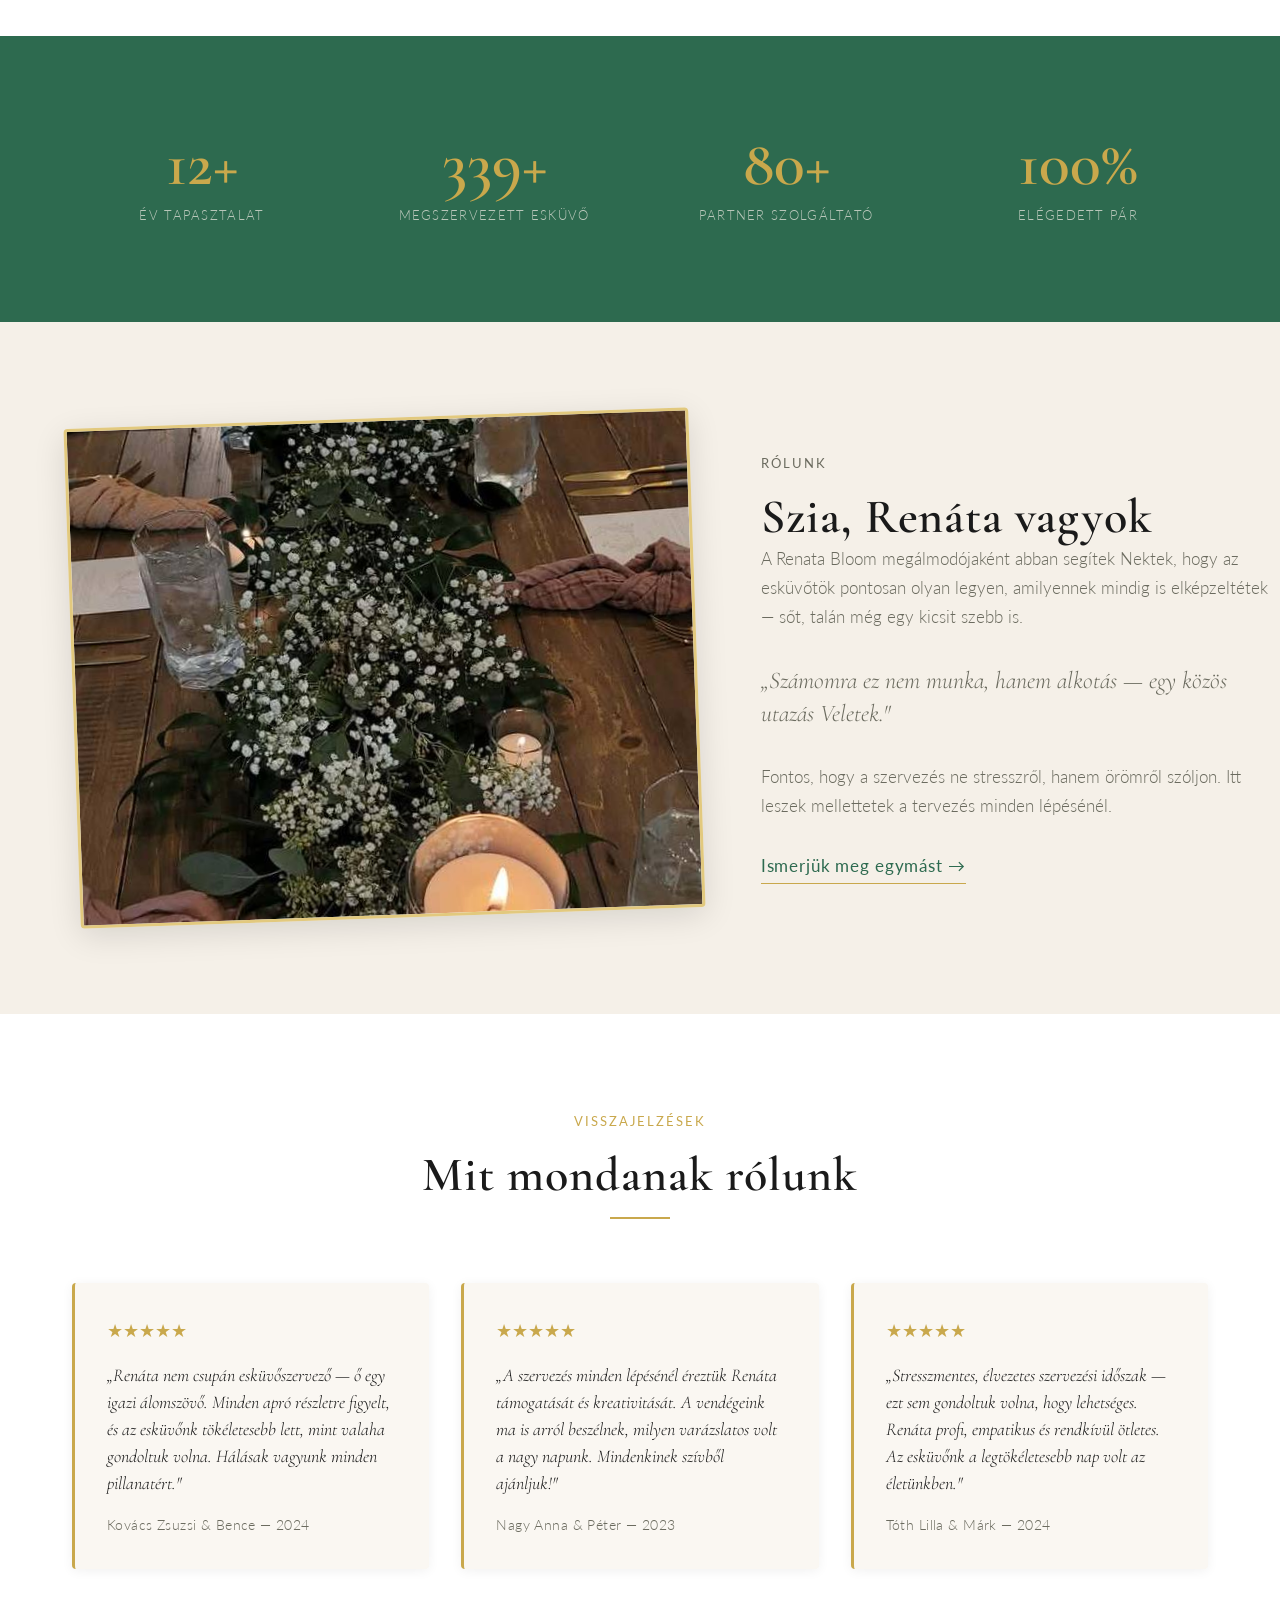
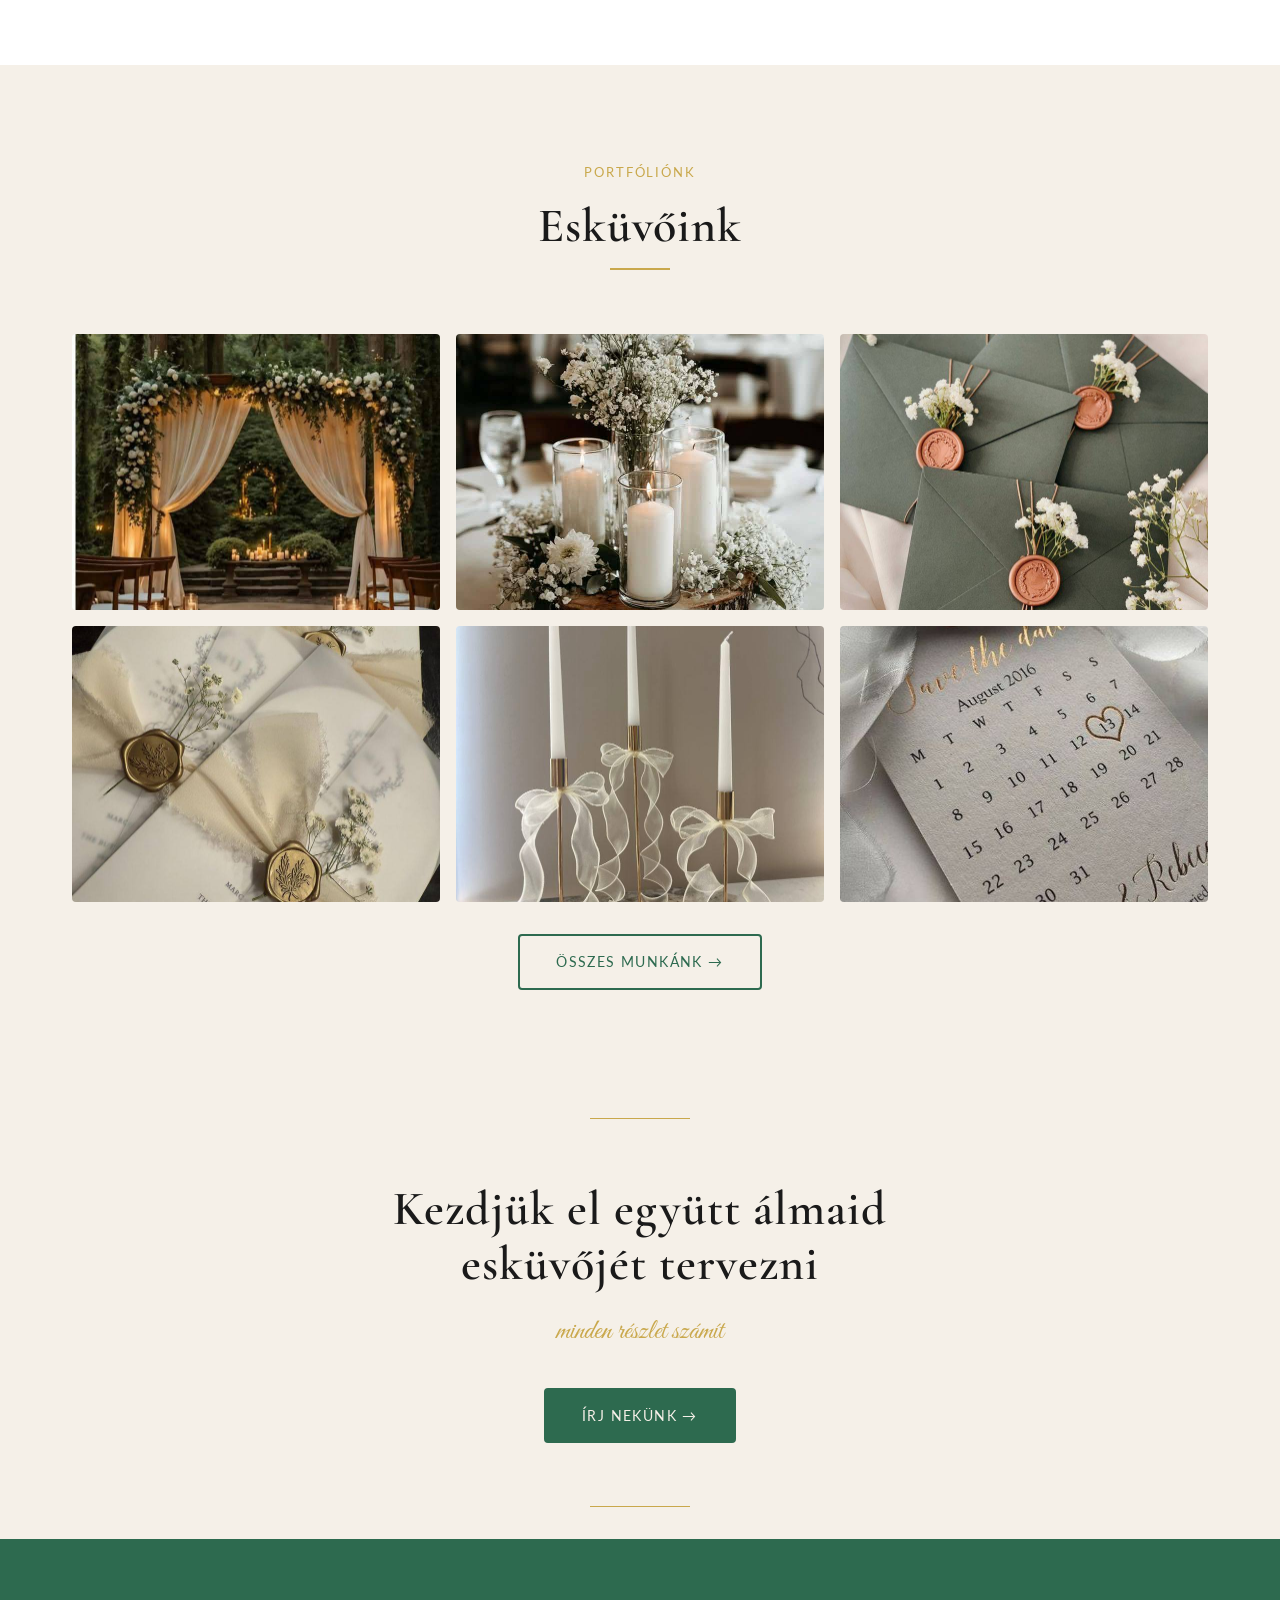
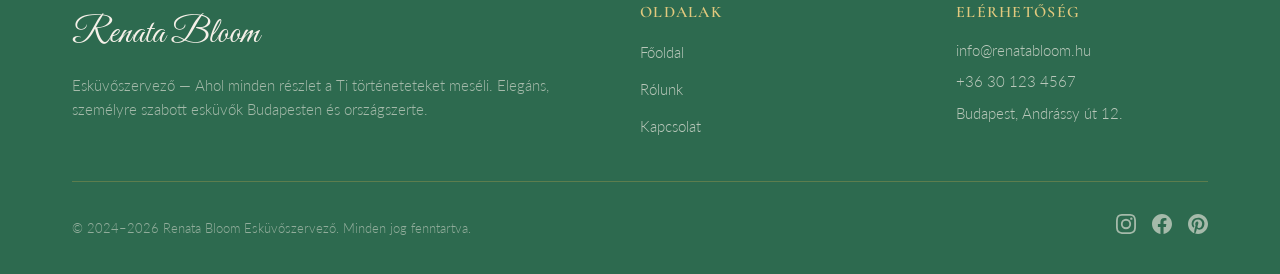
==== commit 0c86d265: "Remove emoji icons from service cards Co-Authored-By: Claude Opus 4.6 (1M context) <noreply@anthropi" ====
--- a/index.html
+++ b/index.html
@@ -79,32 +79,26 @@
       </div>
       <div class="services__grid">
         <div class="service-card fade-up">
-          <div class="service-card__icon">&#9829;</div>
           <h3>Teljes körű esküvőszervezés</h3>
           <p>Az első ötlettől az utolsó táncig mindent megszervezünk, hogy Ti csak a pillanatra koncentrálhassatok.</p>
         </div>
         <div class="service-card fade-up">
-          <div class="service-card__icon">&#9962;</div>
           <h3>Helyszínkeresés &amp; koordináció</h3>
           <p>Megtaláljuk a hozzátok tökéletesen illő helyszínt, és koordináljuk a teljes lebonyolítást.</p>
         </div>
         <div class="service-card fade-up">
-          <div class="service-card__icon">&#10047;</div>
           <h3>Dekoráció &amp; virágkötészet</h3>
           <p>Egyedi virágkompozíciók és dekoráció, amely harmonikusan meséli el a Ti stílusotokat.</p>
         </div>
         <div class="service-card fade-up">
-          <div class="service-card__icon">&#9726;</div>
           <h3>Fotós &amp; videós koordináció</h3>
           <p>Gondoskodunk arról, hogy minden megható pillanat megörökítésre kerüljön a legjobb szakemberekkel.</p>
         </div>
         <div class="service-card fade-up">
-          <div class="service-card__icon">&#9733;</div>
           <h3>Catering &amp; tortaszervezés</h3>
           <p>A kóstolótól a menüösszeállításig, a tortadizájntól az asztaldíszekig — minden részletre figyelünk.</p>
         </div>
         <div class="service-card fade-up">
-          <div class="service-card__icon">&#9992;</div>
           <h3>Nászút tervezés</h3>
           <p>Az esküvő után is gondoskodunk Rólatok — megálmodjuk és megszervezzük a tökéletes nászutat.</p>
         </div>
